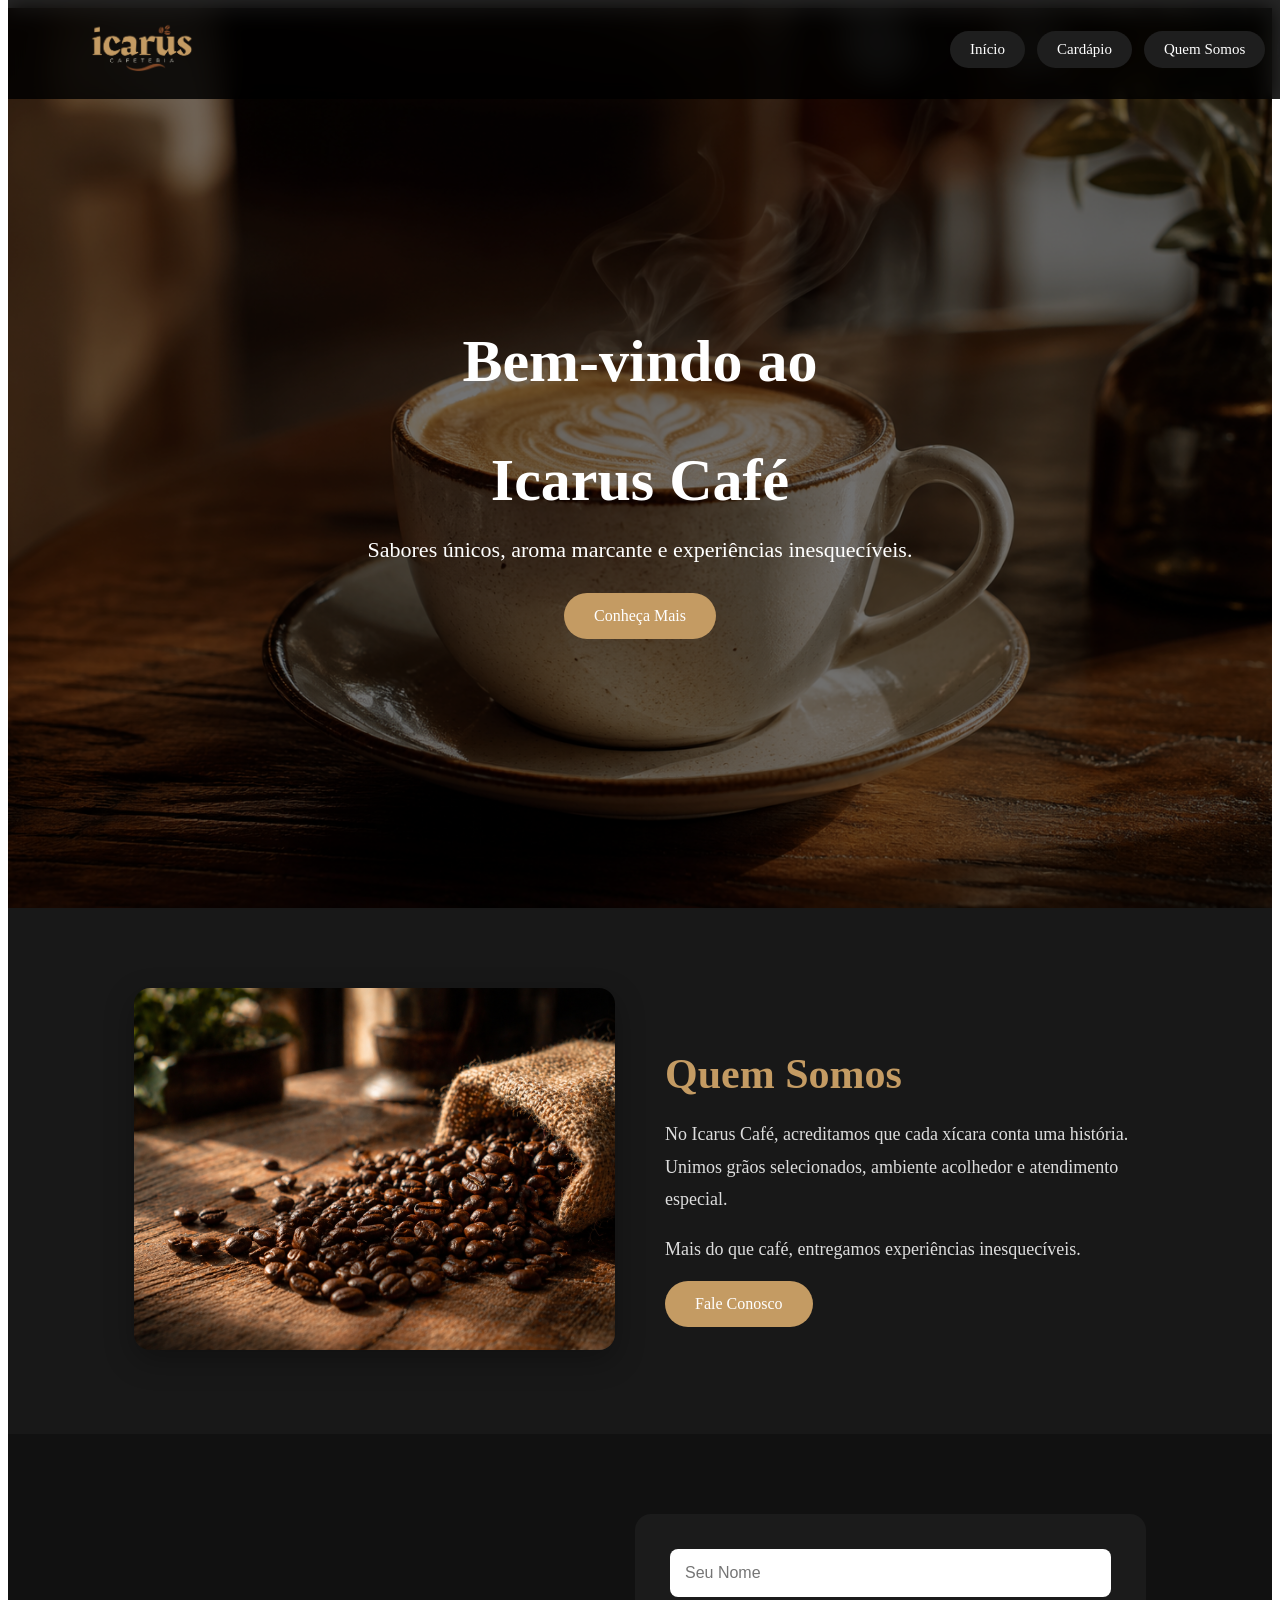
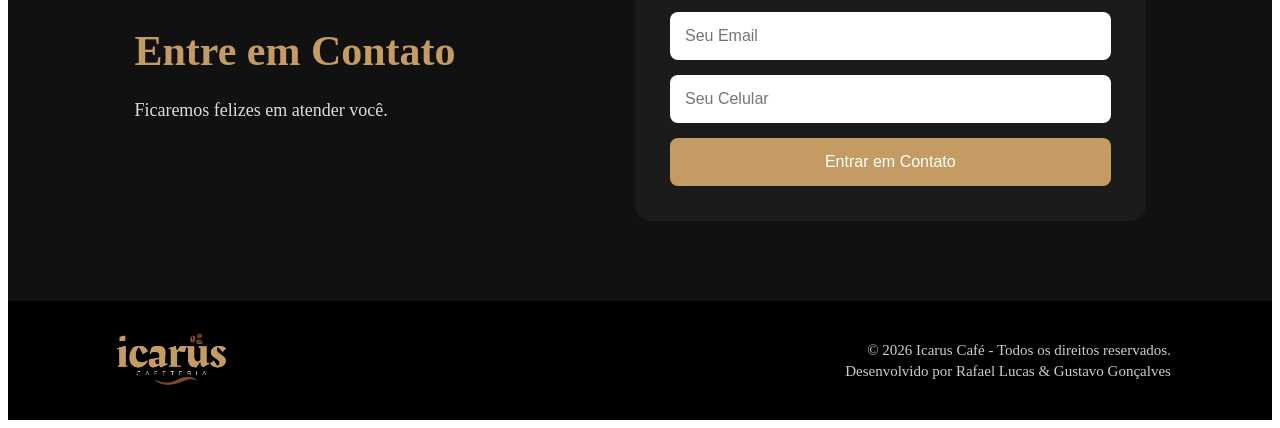
==== frontend/index.html @ fcfd7048 "reestruturacao do projeto, melhoria na parte de menus e produtos" ====
<!DOCTYPE html>
<html lang="pt-BR">

<head>
    <meta charset="UTF-8">
    <meta name="viewport" content="width=device-width, initial-scale=1.0">

    <title>Icarus Café</title>

    <!-- Google Fonts -->
    <link href="https://fonts.googleapis.com/css2?family=Poppins:wght@300;400;500;600;700&display=swap" rel="stylesheet">

    <!-- CSS -->
    <link rel="stylesheet" href="assets/css/global.css">
    <link rel="stylesheet" href="assets/css/home.css">
    <link rel="stylesheet" href="assets/css/components.css">
</head>

<body>

    <!-- Aplicação -->
    <div id="app"></div>

    <!-- JS -->
    <script type="module" src="assets/js/app.js"></script>

</body>

</html>
---- frontend/assets/css/home.css ----
.hero{
    position: relative;
    height: 100vh;

    background: url('../img/home.png') center center/cover no-repeat;

    display: flex;
    justify-content: center;
    align-items: center;
    text-align: center;
}

.overlay{
    position: absolute;
    inset: 0;
    background: rgba(0,0,0,0.55);
}

.hero-content{
    position: relative;
    z-index: 2;
    color: white;
    max-width: 700px;
    padding: 20px;
}

.hero-content h2{
    font-size: 60px;
    margin-bottom: 20px;
}

.hero-content p{
    font-size: 22px;
    margin-bottom: 30px;
}

.sobre{
    display: flex;
    align-items: center;
    justify-content: center;
    gap: 50px;
    padding: 80px 10%;
    background: #181818;
    flex-wrap: wrap;
}

.sobre-img{
    flex: 1;
    min-width: 300px;
}

.sobre-img img{
    width: 100%;
    border-radius: 16px;
    object-fit: cover;
    box-shadow: 0 10px 30px rgba(0,0,0,0.3);
}

.sobre-texto{
    flex: 1;
    min-width: 300px;
}

.sobre-texto h2{
    font-size: 42px;
    margin-bottom: 20px;
    color: #c49b63;
}

.sobre-texto p{
    font-size: 18px;
    line-height: 1.8;
    color: #ddd;
    margin-bottom: 15px;
}

.contato{
    display: flex;
    justify-content: center;
    align-items: center;
    gap: 60px;
    padding: 80px 10%;
    background: #111;
    flex-wrap: wrap;
}

.contato-info{
    flex: 1;
    min-width: 300px;
}

.contato-info h2{
    font-size: 42px;
    margin-bottom: 20px;
    color: #c49b63;
}

.contato-info p{
    font-size: 18px;
    color: #ddd;
    line-height: 1.7;
}
---- frontend/assets/css/components.css ----
header{
    display: flex;
    justify-content: space-between;
    align-items: center;

    padding: 12px 6%;
    height: 75px;

    background: rgba(0,0,0,0.85);
    backdrop-filter: blur(10px);

    position: fixed;
    top: 0;
    width: 100%;
    z-index: 999;
}

.logo img{
    height: 50px;
    width: auto;
    object-fit: contain;
}

nav{
    display: flex;
    gap: 12px;
}

nav a{
    padding: 10px 20px;
    background: #1e1e1e;
    color: white;
    text-decoration: none;

    border-radius: 50px;

    font-size: 15px;
    transition: .3s ease;
}

nav a:hover{
    background: #c49b63;
    transform: translateY(-2px);
}

.btn{
    display: inline-block;
    padding: 14px 30px;
    background: #c49b63;
    color: white;
    text-decoration: none;
    border-radius: 90px;
    transition: .3s;
}

.btn:hover{
    transform: scale(1.05);
}

.btn-sobre{
    display: inline-block;
    padding: 14px 30px;
    background: #c49b63;
    color: white;
    text-decoration: none;
    border-radius: 90px;
    transition: .3s;
}

.form-contato{
    flex: 1;
    min-width: 320px;

    display: flex;
    flex-direction: column;
    gap: 15px;

    background: #1b1b1b;
    padding: 35px;
    border-radius: 16px;
}

.form-contato input{
    padding: 15px;
    border: none;
    border-radius: 8px;
    outline: none;
    font-size: 16px;
}

.form-contato button{
    padding: 15px;
    border: none;
    background: #c49b63;
    color: white;
    font-size: 16px;
    border-radius: 8px;
    cursor: pointer;
    transition: .3s;
}

.form-contato button:hover{
    transform: scale(1.03);
}

footer{
    display: flex;
    justify-content: space-between;
    align-items: center;
    flex-wrap: wrap;

    gap: 20px;

    padding: 30px 8%;
    background: #000;
    color: white;
}

.footer-logo img{
    height: 55px;
    width: auto;
    object-fit: contain;
}

.footer-info{
    text-align: right;
}

.footer-info p{
    margin: 4px 0;
    color: #ccc;
    font-size: 15px;
}
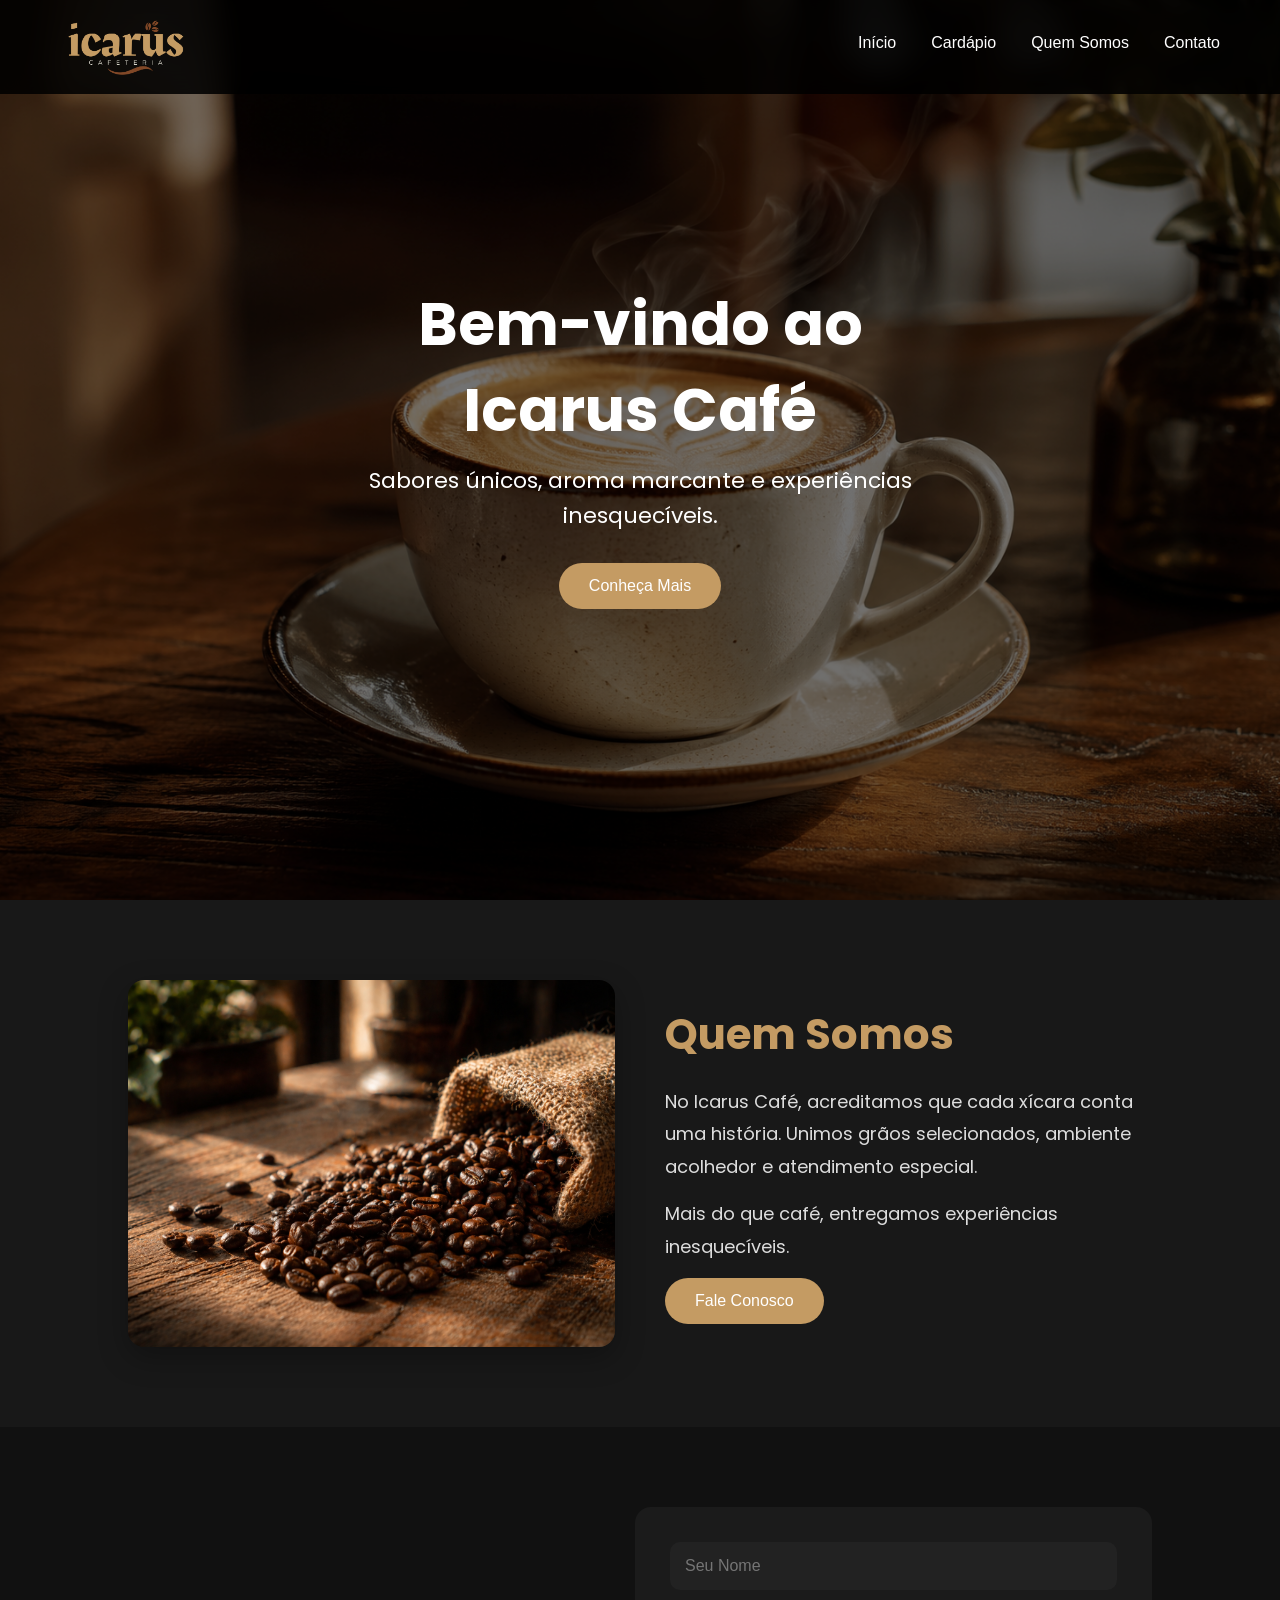
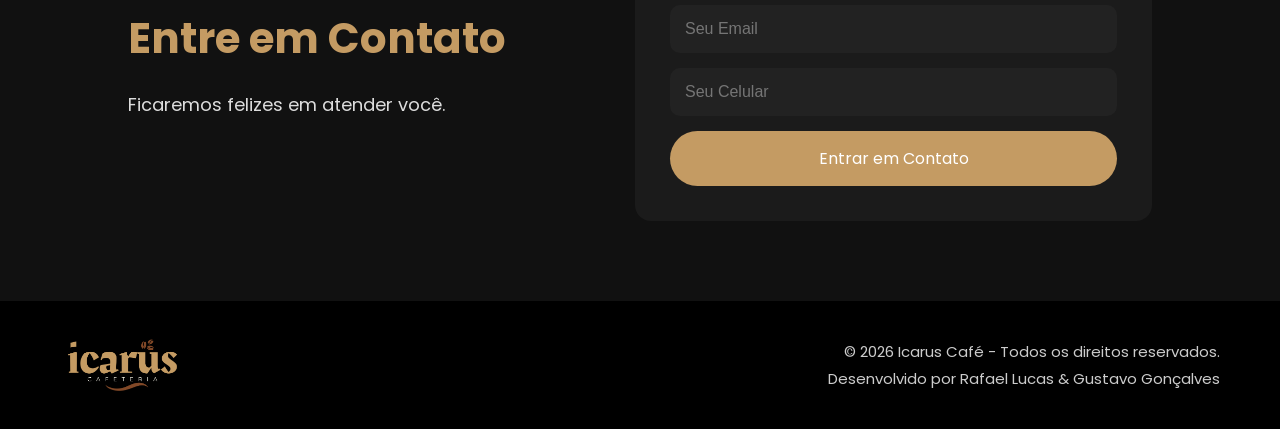
==== commit 6a3a3c64: "ajustes de estilizacao e responsividade" ====
--- a/frontend/index.html
+++ b/frontend/index.html
@@ -11,9 +11,10 @@
     <link href="https://fonts.googleapis.com/css2?family=Poppins:wght@300;400;500;600;700&display=swap" rel="stylesheet">
 
     <!-- CSS -->
-    <link rel="stylesheet" href="assets/css/global.css">
+    <link rel="stylesheet" href="assets/css/globals.css">
     <link rel="stylesheet" href="assets/css/home.css">
     <link rel="stylesheet" href="assets/css/components.css">
+    <link rel="stylesheet" href="assets/css/menu.css">
 </head>
 
 <body>
--- a/frontend/assets/css/globals.css
+++ b/frontend/assets/css/globals.css
@@ -0,0 +1,101 @@
+*{
+    margin: 0;
+    padding: 0;
+    box-sizing: border-box;
+
+    max-width: 100%;
+}
+
+html,
+body{
+    width: 100%;
+    min-height: 100%;
+
+    overflow-x: hidden;
+
+    background: #111;
+}
+
+
+/* APP */
+
+#app{
+    width: 100%;
+    min-height: 100vh;
+
+    background: #111;
+
+    overflow-x: hidden;
+}
+
+
+/* BODY */
+
+body{
+    font-family: 'Poppins', sans-serif;
+
+    color: rgb(68, 68, 68);
+
+    position: relative;
+}
+
+
+/* IMAGENS */
+
+img{
+    display: block;
+
+    max-width: 100%;
+}
+
+
+/* LINKS */
+
+a{
+    text-decoration: none;
+}
+
+
+/* LISTAS */
+
+ul{
+    list-style: none;
+}
+
+
+/* BOTÕES */
+
+button{
+    font-family: inherit;
+}
+
+
+/* REMOVE OVERFLOW GERAL */
+
+section,
+div,
+header,
+footer,
+main{
+    max-width: 100%;
+}
+
+
+/* SCROLLBAR */
+
+::-webkit-scrollbar{
+    width: 10px;
+}
+
+::-webkit-scrollbar-track{
+    background: #111;
+}
+
+::-webkit-scrollbar-thumb{
+    background: #2a2a2a;
+    border-radius: 20px;
+}
+
+::-webkit-scrollbar-thumb:hover{
+    background: #c49b63;
+}
--- a/frontend/assets/css/home.css
+++ b/frontend/assets/css/home.css
@@ -1,102 +1,373 @@
 .hero{
     position: relative;
-    height: 100vh;
-
-    background: url('../img/home.png') center center/cover no-repeat;
+
+    width: 100%;
+    max-width: 100%;
+
+    min-height: 100vh;
+
+    background:
+    url('../img/home.png')
+    center center / cover no-repeat;
 
     display: flex;
     justify-content: center;
     align-items: center;
+
     text-align: center;
-}
+
+    overflow: hidden;
+
+    isolation: isolate;
+}
+
+
+/* OVERLAY */
 
 .overlay{
     position: absolute;
+
     inset: 0;
+
     background: rgba(0,0,0,0.55);
 }
+
+
+/* CONTEÚDO HERO */
 
 .hero-content{
     position: relative;
+
     z-index: 2;
+
     color: white;
+
     max-width: 700px;
+
+    width: 100%;
+
     padding: 20px;
 }
 
 .hero-content h2{
     font-size: 60px;
+
     margin-bottom: 20px;
+
+    line-height: 1.1;
 }
 
 .hero-content p{
     font-size: 22px;
+
     margin-bottom: 30px;
-}
+
+    line-height: 1.6;
+}
+
+
+/* SOBRE */
 
 .sobre{
     display: flex;
+
     align-items: center;
     justify-content: center;
+
     gap: 50px;
+
     padding: 80px 10%;
+
     background: #181818;
+
     flex-wrap: wrap;
+
+    overflow: hidden;
 }
 
 .sobre-img{
     flex: 1;
-    min-width: 300px;
+
+    min-width: 0;
 }
 
 .sobre-img img{
     width: 100%;
+
     border-radius: 16px;
+
     object-fit: cover;
-    box-shadow: 0 10px 30px rgba(0,0,0,0.3);
+
+    box-shadow:
+    0 10px 30px rgba(0,0,0,0.3);
 }
 
 .sobre-texto{
     flex: 1;
-    min-width: 300px;
+
+    min-width: 0;
 }
 
 .sobre-texto h2{
     font-size: 42px;
+
     margin-bottom: 20px;
+
     color: #c49b63;
 }
 
 .sobre-texto p{
     font-size: 18px;
+
     line-height: 1.8;
+
     color: #ddd;
+
     margin-bottom: 15px;
 }
+
+
+/* CONTATO */
 
 .contato{
     display: flex;
+
     justify-content: center;
     align-items: center;
+
     gap: 60px;
+
     padding: 80px 10%;
+
     background: #111;
+
     flex-wrap: wrap;
+
+    overflow: hidden;
 }
 
 .contato-info{
     flex: 1;
-    min-width: 300px;
+
+    min-width: 0;
 }
 
 .contato-info h2{
     font-size: 42px;
+
     margin-bottom: 20px;
+
     color: #c49b63;
 }
 
 .contato-info p{
     font-size: 18px;
+
     color: #ddd;
+
     line-height: 1.7;
+}
+
+/* =========================
+   RESPONSIVO TABLET
+========================= */
+
+@media(max-width:900px){
+
+    .hero{
+
+        padding: 120px 7% 80px;
+
+        min-height: auto;
+    }
+
+    .hero-content{
+
+        max-width: 100%;
+    }
+
+    .hero-content h2{
+
+        font-size: 52px;
+
+        line-height: 1.1;
+    }
+
+    .hero-content p{
+
+        font-size: 18px;
+
+        line-height: 1.6;
+    }
+
+    .sobre,
+    .contato{
+
+        flex-direction: column;
+
+        gap: 50px;
+
+        padding: 70px 7%;
+    }
+
+    .sobre-texto,
+    .contato-info{
+
+        text-align: center;
+    }
+
+    .sobre-img{
+
+        width: 100%;
+    }
+
+    .sobre-img img{
+
+        width: 100%;
+
+        max-width: 600px;
+
+        margin: 0 auto;
+    }
+
+    .form-contato{
+
+        width: 100%;
+
+        max-width: 600px;
+
+        margin: 0 auto;
+    }
+}
+
+
+
+/* =========================
+   RESPONSIVO MOBILE
+========================= */
+
+@media(max-width:600px){
+
+    .hero{
+
+        padding: 140px 20px 80px;
+
+        min-height: auto;
+    }
+
+    .hero-content{
+
+        width: 100%;
+    }
+
+    .hero-content h2{
+
+        font-size: 28px;
+
+        line-height: 1.2;
+
+        margin-bottom: 15px;
+    }
+
+    .hero-content p{
+
+        font-size: 15px;
+
+        line-height: 1.7;
+
+        margin-bottom: 25px;
+    }
+
+    .btn{
+
+        width: 100%;
+
+        max-width: 260px;
+
+        padding: 15px 20px;
+
+        font-size: 15px;
+    }
+
+
+    /* SOBRE */
+
+    .sobre{
+
+        padding: 60px 20px;
+
+        gap: 35px;
+    }
+
+    .sobre-texto{
+
+        text-align: center;
+    }
+
+    .sobre-texto h2{
+
+        font-size: 38px;
+
+        margin-bottom: 20px;
+    }
+
+    .sobre-texto p{
+
+        font-size: 16px;
+
+        line-height: 1.8;
+    }
+
+    .sobre-img img{
+
+        border-radius: 20px;
+    }
+
+
+    /* CONTATO */
+
+    .contato{
+
+        padding: 60px 20px;
+
+        gap: 40px;
+    }
+
+    .contato-info{
+
+        text-align: center;
+    }
+
+    .contato-info h2{
+
+        font-size: 38px;
+
+        margin-bottom: 15px;
+    }
+
+    .contato-info p{
+
+        font-size: 16px;
+
+        line-height: 1.7;
+    }
+
+    .form-contato{
+
+        padding: 25px;
+    }
+
+    .form-contato input{
+
+        padding: 16px;
+
+        font-size: 15px;
+    }
+
+    .form-contato button{
+
+        padding: 16px;
+
+        font-size: 15px;
+    }
 }
--- a/frontend/assets/css/components.css
+++ b/frontend/assets/css/components.css
@@ -1,133 +1,376 @@
+/* =========================
+   HEADER
+========================= */
+
 header{
+
+    position: fixed;
+
+    inset: 0 0 auto 0;
+
     display: flex;
     justify-content: space-between;
     align-items: center;
 
-    padding: 12px 6%;
-    height: 75px;
-
-    background: rgba(0,0,0,0.85);
+    padding: 18px 60px;
+
+    background: rgba(0,0,0,0.88);
+
     backdrop-filter: blur(10px);
 
-    position: fixed;
-    top: 0;
+    z-index: 999;
+
+    overflow: hidden;
+
+    box-sizing: border-box;
+}
+
+
+/* LOGO */
+
+.logo{
+
+    display: flex;
+    align-items: center;
+
+    min-width: 0;
+}
+
+.logo img{
+
+    height: 58px;
+
+    width: auto;
+
+    object-fit: contain;
+
+    display: block;
+}
+
+
+/* NAV */
+
+nav{
+
+    display: flex;
+
+    align-items: center;
+
+    gap: 35px;
+
+    flex-wrap: wrap;
+
+    min-width: 0;
+}
+
+
+/* LINKS */
+
+nav a{
+
+    position: relative;
+
+    color: white;
+
+    text-decoration: none;
+
+    font-size: 16px;
+    font-weight: 500;
+
+    padding-bottom: 8px;
+
+    transition: .3s;
+
+    white-space: nowrap;
+}
+
+
+/* LINHA ANIMADA */
+
+nav a::after{
+
+    content: "";
+
+    position: absolute;
+
+    left: 0;
+    bottom: 0;
+
+    width: 0%;
+    height: 2px;
+
+    background: #c49b63;
+
+    transition: .3s ease;
+}
+
+
+/* HOVER */
+
+nav a:hover{
+
+    color: #c49b63;
+}
+
+nav a:hover::after{
+
     width: 100%;
-    z-index: 999;
-}
-
-.logo img{
-    height: 50px;
+}
+
+
+/* BOTÕES */
+
+.btn,
+.btn-sobre{
+
+    display: inline-flex;
+
+    align-items: center;
+    justify-content: center;
+
+    padding: 14px 30px;
+
+    background: #c49b63;
+
+    color: white;
+
+    border-radius: 50px;
+
+    transition: .3s;
+
+    font-weight: 500;
+
+    border: none;
+}
+
+.btn:hover,
+.btn-sobre:hover{
+
+    transform: translateY(-2px);
+
+    opacity: .95;
+}
+
+
+/* =========================
+   FORMULÁRIO
+========================= */
+
+.form-contato{
+
+    flex: 1;
+
+    width: 100%;
+    max-width: 520px;
+
+    display: flex;
+    flex-direction: column;
+
+    gap: 15px;
+
+    background: #1b1b1b;
+
+    padding: 35px;
+
+    border-radius: 16px;
+
+    overflow: hidden;
+}
+
+
+.form-contato input{
+
+    width: 100%;
+
+    padding: 15px;
+
+    border: none;
+
+    border-radius: 10px;
+
+    outline: none;
+
+    font-size: 16px;
+
+    background: #222;
+
+    color: white;
+}
+
+
+.form-contato button{
+
+    padding: 15px;
+
+    border: none;
+
+    background: #c49b63;
+
+    color: white;
+
+    font-size: 16px;
+
+    border-radius: 50px;
+
+    cursor: pointer;
+
+    transition: .3s;
+}
+
+
+.form-contato button:hover{
+
+    transform: translateY(-2px);
+}
+
+
+/* =========================
+   FOOTER
+========================= */
+
+footer{
+
+    display: flex;
+
+    justify-content: space-between;
+    align-items: center;
+
+    flex-wrap: wrap;
+
+    gap: 20px;
+
+    padding: 35px 60px;
+
+    background: #000;
+
+    color: white;
+
+    overflow: hidden;
+}
+
+
+.footer-logo{
+
+    min-width: 0;
+}
+
+.footer-logo img{
+
+    height: 55px;
+
     width: auto;
+
     object-fit: contain;
-}
-
-nav{
-    display: flex;
-    gap: 12px;
-}
-
-nav a{
-    padding: 10px 20px;
-    background: #1e1e1e;
-    color: white;
-    text-decoration: none;
-
-    border-radius: 50px;
+
+    display: block;
+}
+
+
+.footer-info{
+
+    text-align: right;
+
+    min-width: 0;
+}
+
+
+.footer-info p{
+
+    margin: 4px 0;
+
+    color: #ccc;
 
     font-size: 15px;
-    transition: .3s ease;
-}
-
-nav a:hover{
-    background: #c49b63;
-    transform: translateY(-2px);
-}
-
-.btn{
-    display: inline-block;
-    padding: 14px 30px;
-    background: #c49b63;
-    color: white;
-    text-decoration: none;
-    border-radius: 90px;
-    transition: .3s;
-}
-
-.btn:hover{
-    transform: scale(1.05);
-}
-
-.btn-sobre{
-    display: inline-block;
-    padding: 14px 30px;
-    background: #c49b63;
-    color: white;
-    text-decoration: none;
-    border-radius: 90px;
-    transition: .3s;
-}
-
-.form-contato{
-    flex: 1;
-    min-width: 320px;
-
-    display: flex;
-    flex-direction: column;
-    gap: 15px;
-
-    background: #1b1b1b;
-    padding: 35px;
-    border-radius: 16px;
-}
-
-.form-contato input{
-    padding: 15px;
-    border: none;
-    border-radius: 8px;
-    outline: none;
-    font-size: 16px;
-}
-
-.form-contato button{
-    padding: 15px;
-    border: none;
-    background: #c49b63;
-    color: white;
-    font-size: 16px;
-    border-radius: 8px;
-    cursor: pointer;
-    transition: .3s;
-}
-
-.form-contato button:hover{
-    transform: scale(1.03);
-}
-
-footer{
-    display: flex;
-    justify-content: space-between;
-    align-items: center;
-    flex-wrap: wrap;
-
-    gap: 20px;
-
-    padding: 30px 8%;
-    background: #000;
-    color: white;
-}
-
-.footer-logo img{
-    height: 55px;
-    width: auto;
-    object-fit: contain;
-}
-
-.footer-info{
-    text-align: right;
-}
-
-.footer-info p{
-    margin: 4px 0;
-    color: #ccc;
-    font-size: 15px;
+
+    word-break: break-word;
+}
+
+/* =========================
+   RESPONSIVO
+========================= */
+
+@media(max-width:900px){
+
+    header{
+
+        flex-direction: column;
+
+        justify-content: center;
+
+        gap: 20px;
+
+        padding: 20px;
+    }
+
+    nav{
+
+        width: 100%;
+
+        justify-content: center;
+
+        gap: 20px;
+
+        flex-wrap: wrap;
+    }
+
+    nav a{
+
+        font-size: 15px;
+    }
+
+    footer{
+
+        flex-direction: column;
+
+        text-align: center;
+
+        padding: 30px 20px;
+    }
+
+    .footer-info{
+
+        text-align: center;
+    }
+}
+
+
+@media(max-width:600px){
+
+    header{
+
+        padding: 18px 15px;
+    }
+
+    .logo img{
+
+        height: 45px;
+    }
+
+    nav{
+
+        gap: 14px;
+    }
+
+    nav a{
+
+        font-size: 14px;
+    }
+
+    .btn,
+    .btn-sobre{
+
+        width: 100%;
+
+        text-align: center;
+    }
+
+    .form-contato{
+
+        padding: 25px 20px;
+    }
+
+    footer{
+
+        padding: 30px 15px;
+    }
 }
--- a/frontend/assets/css/menu.css
+++ b/frontend/assets/css/menu.css
@@ -0,0 +1,717 @@
+.menu-page{
+    min-height: 100vh;
+    background: #111;
+    padding-top: 120px;
+}
+
+
+/* HERO */
+
+.menu-hero{
+    text-align: center;
+    padding: 60px 20px 30px;
+    color: white;
+}
+
+.menu-hero h1{
+    font-size: 56px;
+    margin-bottom: 20px;
+    color: #c49b63;
+}
+
+.menu-hero p{
+    font-size: 18px;
+    color: #ccc;
+}
+
+
+/* BUSCA */
+
+.busca-container{
+    display: flex;
+    justify-content: center;
+    margin: 30px 0;
+}
+
+#busca{
+    width: 320px;
+    padding: 14px 20px;
+
+    border: none;
+    outline: none;
+
+    border-radius: 50px;
+
+    background: #1f1f1f;
+    color: white;
+
+    font-size: 15px;
+
+    transition: .3s;
+}
+
+#busca:focus{
+    box-shadow: 0 0 0 2px #c49b63;
+}
+
+
+/* FILTROS */
+
+.filtros{
+    display: flex;
+    justify-content: center;
+    flex-wrap: wrap;
+    gap: 15px;
+
+    margin-bottom: 60px;
+
+    padding: 0 20px;
+}
+
+.filtros button{
+    padding: 12px 24px;
+
+    border: none;
+
+    border-radius: 50px;
+
+    background: #1e1e1e;
+    color: white;
+
+    cursor: pointer;
+
+    transition: .3s;
+
+    font-weight: 500;
+}
+
+.filtros button:hover{
+    background: #c49b63;
+    transform: translateY(-2px);
+}
+
+
+/* =========================
+   CATEGORIAS
+========================= */
+
+.categoria-section{
+    margin-bottom: 70px;
+}
+
+.categoria-header{
+    padding: 0 8%;
+    margin-bottom: 30px;
+}
+
+.categoria-header h2{
+    color: #c49b63;
+    font-size: 34px;
+}
+
+
+/* =========================
+   GRID DOS PRODUTOS
+========================= */
+
+.categoria-grid{
+    display: grid;
+
+    grid-template-columns:
+    repeat(auto-fit, minmax(250px, 320px));
+
+    justify-content: center;
+
+    gap: 30px;
+
+    padding: 0 8%;
+}
+
+
+/* CARD */
+
+.card{
+    background: #1b1b1b;
+
+    border-radius: 20px;
+
+    overflow: hidden;
+
+    transition: .3s;
+
+    box-shadow: 0 10px 30px rgba(0,0,0,0.3);
+}
+
+.card:hover{
+    transform: translateY(-8px);
+}
+
+
+.card img{
+    width: 100%;
+    height: 220px;
+
+    object-fit: cover;
+}
+
+
+.card h3{
+    font-size: 24px;
+
+    color: white;
+
+    margin: 20px 20px 10px;
+}
+
+
+.card p{
+    color: #bbb;
+
+    font-size: 15px;
+
+    margin: 0 20px 15px;
+}
+
+
+.card span{
+    display: block;
+
+    margin: 0 20px 25px;
+
+    color: #c49b63;
+
+    font-size: 18px;
+    font-weight: bold;
+}
+
+
+/* BOTÃO ADD */
+
+.btn-add{
+
+    width: calc(100% - 40px);
+
+    margin: 0 20px 20px;
+
+    padding: 14px;
+
+    border: none;
+
+    border-radius: 50px;
+
+    background: #c49b63;
+
+    color: white;
+
+    font-size: 14px;
+    font-weight: 600;
+
+    cursor: pointer;
+
+    transition: .3s;
+}
+
+.btn-add:hover{
+
+    transform: scale(1.02);
+
+    opacity: .95;
+}
+
+
+/* =========================
+   TOGGLE SIDEBAR
+========================= */
+
+.toggle-cart{
+
+    position: fixed;
+
+    right: 30px;
+    top: 120px;
+
+    z-index: 999;
+
+    padding: 14px 22px;
+
+    border: none;
+
+    border-radius: 50px;
+
+    background: #c49b63;
+
+    color: white;
+
+    font-size: 15px;
+    font-weight: 600;
+
+    cursor: pointer;
+
+    box-shadow: 0 10px 30px rgba(0,0,0,0.3);
+
+    transition: .3s;
+}
+
+.toggle-cart:hover{
+
+    transform: translateY(-2px);
+}
+
+
+/* =========================
+   SIDEBAR PEDIDO
+========================= */
+
+.cart-sidebar{
+
+    position: fixed;
+
+    top: 190px;
+    right: 30px;
+
+    width: 320px;
+
+    background: #181818;
+
+    border: 1px solid rgba(255,255,255,0.05);
+
+    border-radius: 24px;
+
+    padding: 25px;
+
+    box-shadow: 0 15px 40px rgba(0,0,0,0.35);
+
+    z-index: 998;
+
+    transition: .4s ease;
+}
+
+
+/* SIDEBAR FECHADA */
+
+.cart-sidebar.fechado{
+
+    transform: translateX(120%);
+}
+
+
+/* TÍTULO */
+
+.cart-sidebar h2{
+
+    color: white;
+
+    font-size: 28px;
+
+    margin-bottom: 20px;
+}
+
+
+/* SELECT */
+
+#mesa-select{
+
+    width: 100%;
+
+    padding: 14px;
+
+    border: none;
+    outline: none;
+
+    border-radius: 14px;
+
+    background: #222;
+
+    color: white;
+
+    font-size: 15px;
+
+    margin-bottom: 25px;
+}
+
+
+/* LISTA */
+
+#lista-pedido{
+
+    display: flex;
+    flex-direction: column;
+
+    gap: 15px;
+
+    margin-bottom: 25px;
+
+    max-height: 300px;
+
+    overflow-y: auto;
+
+    padding-right: 5px;
+}
+
+
+/* SCROLL */
+
+#lista-pedido::-webkit-scrollbar{
+    width: 6px;
+}
+
+#lista-pedido::-webkit-scrollbar-thumb{
+    background: #333;
+    border-radius: 20px;
+}
+
+
+/* ITEM */
+
+.pedido-item{
+
+    display: flex;
+
+    justify-content: space-between;
+    align-items: center;
+
+    background: #202020;
+
+    padding: 15px;
+
+    border-radius: 16px;
+}
+
+.pedido-item h4{
+
+    color: white;
+
+    font-size: 16px;
+
+    margin-bottom: 5px;
+}
+
+.pedido-item span{
+
+    color: #c49b63;
+
+    font-size: 14px;
+}
+
+
+/* BOTÃO REMOVER */
+
+.pedido-item button{
+
+    width: 32px;
+    height: 32px;
+
+    border: none;
+
+    border-radius: 50%;
+
+    background: #2a2a2a;
+
+    color: white;
+
+    cursor: pointer;
+
+    transition: .3s;
+}
+
+.pedido-item button:hover{
+
+    background: #c49b63;
+}
+
+
+/* TOTAL */
+
+.cart-total{
+
+    display: flex;
+
+    justify-content: space-between;
+    align-items: center;
+
+    margin-top: 20px;
+
+    padding-top: 20px;
+
+    border-top: 1px solid rgba(255,255,255,0.08);
+
+    color: white;
+
+    font-size: 20px;
+    font-weight: 600;
+}
+
+
+/* BOTÃO LIMPAR */
+
+.btn-limpar{
+
+    width: 100%;
+
+    margin-top: 20px;
+
+    padding: 15px;
+
+    border: none;
+
+    border-radius: 50px;
+
+    background: #c49b63;
+
+    color: white;
+
+    font-size: 15px;
+    font-weight: 600;
+
+    cursor: pointer;
+
+    transition: .3s;
+}
+
+.btn-limpar:hover{
+
+    transform: translateY(-2px);
+
+    opacity: .9;
+}
+
+
+/* =========================
+   TABLET
+========================= */
+
+@media(max-width:900px){
+
+    .menu-page{
+        padding-top: 170px;
+    }
+
+    .menu-hero{
+        padding: 40px 20px;
+    }
+
+    .menu-hero h1{
+        font-size: 48px;
+    }
+
+    .categoria-grid{
+        grid-template-columns:
+        repeat(auto-fit, minmax(240px, 1fr));
+
+        padding: 0 20px;
+
+        gap: 25px;
+    }
+
+    .cart-sidebar{
+
+        position: relative;
+
+        top: 0;
+        right: 0;
+
+        width: calc(100% - 40px);
+
+        margin: 0 auto 40px;
+    }
+
+    .toggle-cart{
+
+        position: relative;
+
+        top: 0;
+        right: 0;
+
+        width: calc(100% - 40px);
+
+        margin: 20px auto;
+
+        display: flex;
+        justify-content: center;
+    }
+
+    .categoria-header{
+        padding: 0 20px;
+    }
+}
+
+
+
+/* =========================
+   MOBILE
+========================= */
+
+@media(max-width:600px){
+
+    .menu-page{
+        padding-top: 150px;
+    }
+
+
+    /* HERO */
+
+    .menu-hero{
+        padding: 20px;
+    }
+
+    .menu-hero h1{
+        font-size: 34px;
+        margin-bottom: 15px;
+    }
+
+    .menu-hero p{
+        font-size: 16px;
+        line-height: 1.6;
+    }
+
+
+    /* BOTÃO PEDIDO */
+
+    .toggle-cart{
+
+        width: calc(100% - 30px);
+
+        padding: 14px;
+
+        border-radius: 18px;
+
+        font-size: 15px;
+    }
+
+
+    /* SIDEBAR */
+
+    .cart-sidebar{
+
+        width: calc(100% - 30px);
+
+        padding: 20px;
+
+        border-radius: 20px;
+    }
+
+    .cart-sidebar h2{
+        font-size: 24px;
+    }
+
+    #mesa-select{
+        padding: 14px;
+        font-size: 14px;
+    }
+
+    .pedido-item{
+        padding: 14px;
+    }
+
+    .pedido-item h4{
+        font-size: 15px;
+    }
+
+    .cart-total{
+        font-size: 18px;
+    }
+
+
+    /* BUSCA */
+
+    .busca-container{
+        padding: 0 15px;
+    }
+
+    #busca{
+        width: 100%;
+    }
+
+
+    /* FILTROS */
+
+    .filtros{
+
+        display: grid;
+
+        grid-template-columns:
+        repeat(2, 1fr);
+
+        gap: 12px;
+
+        width: 100%;
+
+        padding: 0 20px;
+
+        margin-bottom: 35px;
+    }
+
+
+    .filtros button{
+
+        width: 100%;
+
+        padding: 14px 16px;
+
+        border: none;
+
+        border-radius: 16px;
+
+        background: #1e1e1e;
+
+        color: white;
+
+        font-size: 14px;
+        font-weight: 500;
+
+        cursor: pointer;
+
+        transition: .3s;
+    }
+
+    .filtros button:hover{
+        background: #c49b63;
+    }
+
+
+    /* GRID */
+
+    .categoria-grid{
+
+        grid-template-columns: 1fr;
+
+        padding: 0 15px;
+
+        gap: 25px;
+    }
+
+
+    /* CARDS */
+
+    .card{
+        border-radius: 22px;
+    }
+
+    .card img{
+        height: 230px;
+    }
+
+    .card h3{
+        font-size: 22px;
+    }
+
+    .card p{
+        font-size: 15px;
+    }
+
+    .card span{
+        font-size: 17px;
+    }
+
+    .btn-add{
+        padding: 15px;
+    }
+
+    .categoria-header{
+        padding: 0 15px;
+    }
+
+    .categoria-header h2{
+        font-size: 28px;
+    }
+}
